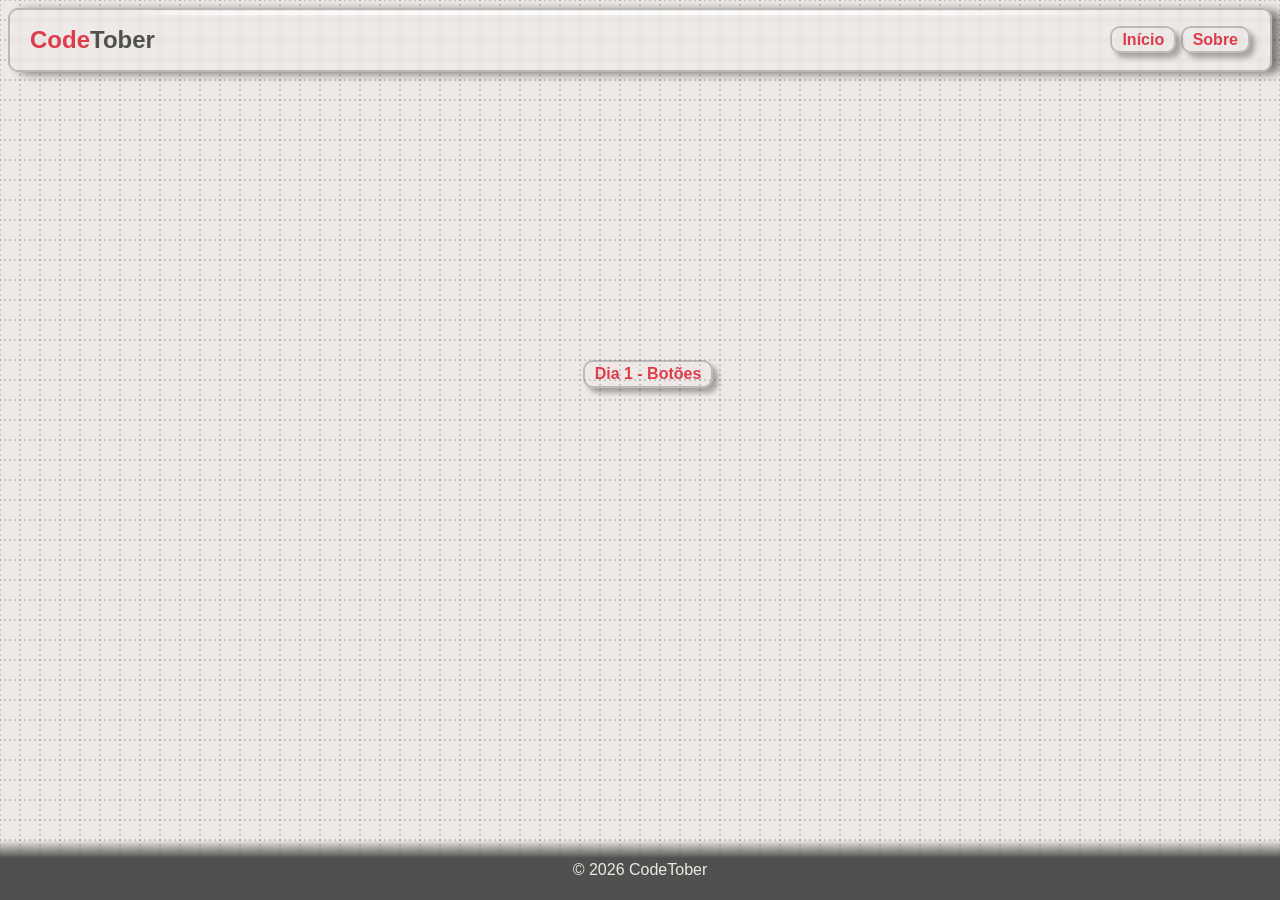
==== index.html @ 933a16e4 "Feito o inicio do projeto" ====
<!DOCTYPE html>
<html lang="pt-BR">

<head>
    <meta charset="UTF-8">
    <meta name="viewport" content="width=device-width, initial-scale=1.0">

    <title>Codetober</title>

    <link rel="stylesheet" href="style.css">
</head>

<body>

    <!-- ================= HEADER ================= -->

    <header class="site-header glass">

        <div class="container header-content">

            <h1 class="logo">
                <span class="logo-code">Code</span><span class="logo-tober">Tober</span>
            </h1>

            <nav class="navigation">
                <a href="#">Início</a>
                <a href="#">Sobre</a>
            </nav>

        </div>

    </header>


    <!-- ================= MAIN ================= -->

    <main>
        <container class="main-content">
            <a href="Dia_1/index.html">Dia 1 - Botões</a>
        </container>
    </main>
    <!-- ================= FOOTER ================= -->

    <footer class="site-footer">

        <div class="container">
            <p>© 2026 CodeTober</p>
        </div>

    </footer>


    <script src="script.js"></script>

</body>

</html>
---- style.css ----
:root {
    --color-white: #EEE9E7;
    --color-primary: #8b9c71;
    --color-secondary: #B4ADEA;
    --color-dark: #50514F;
    --color-red: #DE3C4B;

    --radius: 10px;
    --shadow: 9px 2px 10px rgba(0, 0, 0, 0.473);
    --shadow-hover: 9px 2px 10px rgba(0, 0, 0, 0.6);
    --shadow2: 5px 5px 5px rgba(0, 0, 0, 0.3);
    --blur: 2px;

    --glass-background: rgba(255, 255, 255, 0.082);
    --glass-border: rgba(80, 81, 79, 0.322);
}

.glass {
    border: 2px solid var(--glass-border);
    border-radius: var(--radius);

    background: var(--glass-background);

    box-shadow: var(--shadow);
    backdrop-filter: blur(var(--blur));
    -webkit-backdrop-filter: blur(var(--blur));
}
.glass::before {
    content: "";

    position: absolute;
    top: 2%;
    left: 5%;

    width: 90%;
    height: 4px;

    background: linear-gradient(
        to right,
        transparent 0%,
        transparent 5%,
        rgba(255, 255, 255, 0.6) 10%,
        rgba(255, 255, 255, 0.8) 50%,
        rgba(255, 255, 255, 0.6) 80%,
        transparent 95%,
        transparent 100%
    );
    filter: blur(0.5px);
    pointer-events: none;
}

body {
    font-family: 'DM Sans', sans-serif;
    background-color: var(--color-white);

    background-image:
        radial-gradient(
            circle,
            rgba(80, 81, 79, 0.45) 1px,
            transparent 1px
        ),
        radial-gradient(
            circle,
            rgba(80, 81, 79, 0.45) 1px,
            transparent 1px
        );

    background-size: 5px 20px, 20px 5px;
    background-position: -2.5px -10px, -10px -2.5px;
}

header {
    position: flex;
    top: 0;
}

.header-content {
    display: flex;
    justify-content: space-between;
    align-items: center;

}

.logo{
    font-family: 'Space Grotesk', sans-serif;
    font-size: 1.5rem;
    font-weight: bold;
    color: var(--color-dark);
    text-decoration: none;
    margin-left: 20px;
}

.navigation{
    text-decoration: none;
    margin-right: 20px;
}

a{
    color: var(--color-red);
    border: 2px solid rgba(80, 81, 79, 0.3);
    border-radius: var(--radius);
    box-shadow: var(--shadow2);
    padding: 3px 10px;
    text-decoration: none;
    font-weight: bold;
}

.logo-code {
    color: var(--color-red);
}
.logo-tober {
    color: var(--color-dark);
}

footer {
    position: fixed;
    bottom: 0;
    left: 0%;
    width: 100%;
    text-align: center;
    padding: 5px 0;
    background: linear-gradient(
        to top,
        var(--color-dark) 70%,
        transparent 100%
        );
    color: var(--color-white);
}



button {
    display: flex;
    align-items: center;
    padding: 5px 15px;
    font-size: 20px;
    cursor: pointer;
    transition: background-color 0.3s ease, color 0.3s ease;
}

button.variation-1:hover {
    background-color: var(--color-red);
    color: var(--color-white);
    transform: scale(1.1);
    box-shadow: var(--shadow-hover);
}

button.variation-1:active .button-icon{
    animation: rotate 0.15s ease;
    transition: transform 0.15s ease;
}
button.variation-1:hover .button-icon{
    color: var(--color-red);
}

.button-icon {
    display: flex;
    align-items: center;
    justify-content: center;
    width: 30px;
    height: 30px;
    border-radius: 50%;

    background: rgba(255, 255, 255, 0.7);
    border: 1px solid rgba(255,255,255,0.35);

    font-size: 18px;
    line-height: 1;
    transform: scale(0.8);
}

p.button-icon {
    margin-right: 10px;

}

@keyframes rotate {
    from {
        transform: scale(0.8);
        transform: rotate(0deg);
    }
    to {
        transform: scale(0.8);
        transform: rotate(180deg);
    }
}


.outline {
    position: relative;
    padding: 5px 5px;
    background-color: transparent;
    color: var(--color-dark);
    outline:none;
    border:none;
}

.outline::before, .outline::after {
    content: "";
    position: absolute;

    background: var(--color-red);

    transition: all 0.3s ease;
}

.outline::before{
    top: -2px;
    left:0%;
    width: 98%;
    height: 3px;

    clip-path: inset(0 100% 0 0);

    transform: scaleX(0);
    transform-origin: left;
}

.outline::after{
    bottom: -2px;
    left:0%;
    width: 98%;
    height: 3px;

    clip-path: inset(0 100% 0 0);

    transform: scaleX(0);
    transform-origin: right;
}


.outline:hover::before, .outline:hover::after {
    transform: scaleX(1);
    clip-path: inset(0 0 0 0);
}


.light {
    position:relative;
    background: var(--color-dark);
    color: var(--color-white);
    border-radius: var(--radius);
    width: 11rem;
    box-shadow: var(--shadow);
    overflow: hidden;
}

.second-arrow {
    opacity: 0;
    transition: opacity 0.2s ease;
}

.light:hover .second-arrow {
    opacity: 1;
    transition: opacity 0.2s ease;
}

.light:hover {

    box-shadow: var(--shadow-hover);

}
.light::before{
    content: "";
    position: absolute;
    inset:0;
    border-radius: inherit;

    width: 120%;
    height: 90px;
    top: -30px;
    left:0%;

    background: repeating-linear-gradient(
        140deg,
        transparent 8px,
        rgba(238, 238, 238, 0.1) 20px,
        transparent 32px
    );
    opacity:0;

    transition: all 0.3s ease;
}
.light:hover::before{
    opacity:1;
}


.light:hover .Light-icon {
    transform: translateX(35px);
    transition: transform 0.2s ease;
}

container {
    top: 40%;
    position: absolute;
    display: flex;
    justify-content: center;
    align-items: center;
    gap: 20px;

    width: 100%;
}
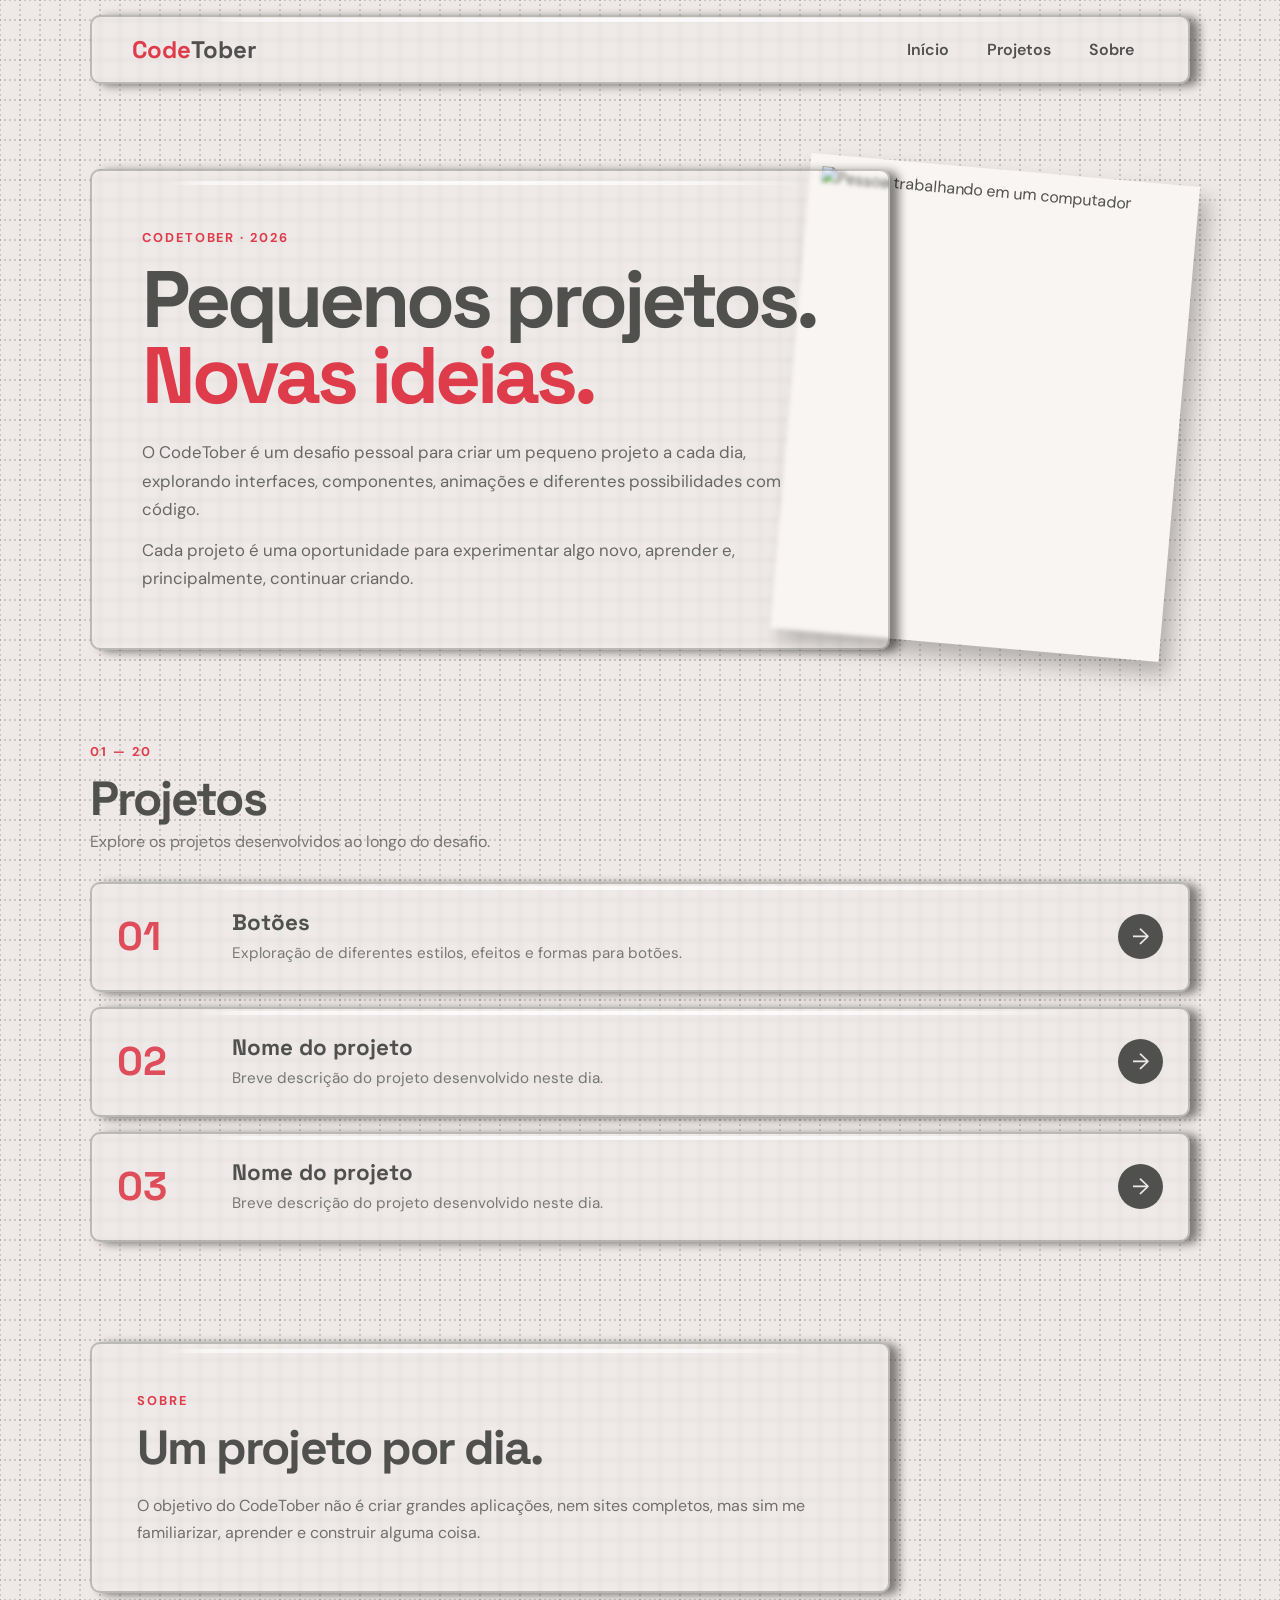
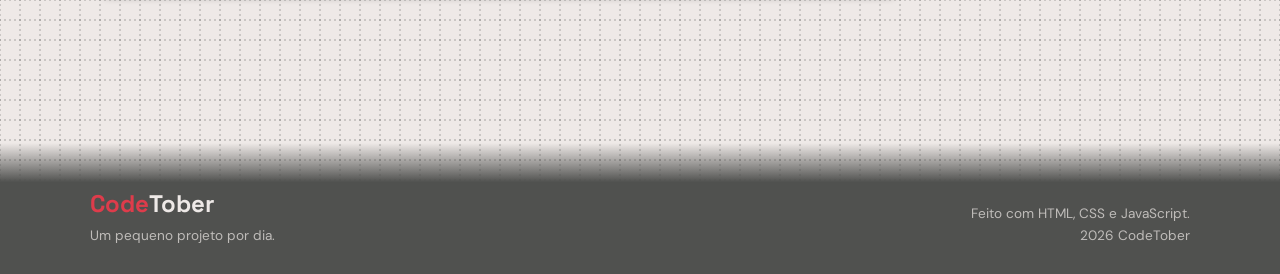
==== commit 47aad5f5: "Adicionado polimento entre as duas paginas" ====
--- a/index.html
+++ b/index.html
@@ -1,3 +1,4 @@
+
 <!DOCTYPE html>
 <html lang="pt-BR">
 
@@ -5,8 +6,14 @@
     <meta charset="UTF-8">
     <meta name="viewport" content="width=device-width, initial-scale=1.0">
 
-    <title>Codetober</title>
-
+    <title>CodeTober</title>
+
+    <!-- Google Fonts -->
+    <link rel="preconnect" href="https://fonts.googleapis.com">
+    <link rel="preconnect" href="https://fonts.gstatic.com" crossorigin>
+    <link href="https://fonts.googleapis.com/css2?family=DM+Sans:wght@400;500;600;700&family=Space+Grotesk:wght@500;600;700&display=swap" rel="stylesheet">
+
+    <!-- CSS -->
     <link rel="stylesheet" href="style.css">
 </head>
 
@@ -18,13 +25,14 @@
 
         <div class="container header-content">
 
-            <h1 class="logo">
+            <a href="index.html" class="logo">
                 <span class="logo-code">Code</span><span class="logo-tober">Tober</span>
-            </h1>
+            </a>
 
             <nav class="navigation">
-                <a href="#">Início</a>
-                <a href="#">Sobre</a>
+                <a href="#inicio">Início</a>
+                <a href="#projetos">Projetos</a>
+                <a href="#sobre">Sobre</a>
             </nav>
 
         </div>
@@ -35,21 +43,239 @@
     <!-- ================= MAIN ================= -->
 
     <main>
-        <container class="main-content">
-            <a href="Dia_1/index.html">Dia 1 - Botões</a>
-        </container>
+
+        <!-- ================= INTRO ================= -->
+
+            <section class="hero container" id="inicio">
+
+                <!-- Foto decorativa -->
+                <div class="hero-photo">
+                    <img
+                        src="https://images.unsplash.com/photo-1512486130939-2c4f79935e4f?q=80&w=580&auto=format&fit=crop&ixlib=rb-4.1.0&ixid=M3wxMjA3fDB8MHxwaG90by1wYWdlfHx8fGVufDB8fHx8fA%3D%3D"
+                        alt="Pessoa trabalhando em um computador"
+                    >
+                </div>
+
+                <div class="hero-content glass">
+
+                    <span class="hero-label">CODETOBER · 2026</span>
+
+                    <h1>
+                        Pequenos projetos.
+                        <span>Novas ideias.</span>
+                    </h1>
+
+                    <p>
+                        O CodeTober é um desafio pessoal para criar um pequeno
+                        projeto a cada dia, explorando interfaces, componentes,
+                        animações e diferentes possibilidades com código.
+                    </p>
+
+                    <p>
+                        Cada projeto é uma oportunidade para experimentar algo
+                        novo, aprender e, principalmente, continuar criando.
+                    </p>
+
+                </div>
+
+            </section>
+
+
+        <!-- ================= PROJETOS ================= -->
+
+        <section class="projects container" id="projetos">
+
+            <div class="section-header">
+
+                <div>
+                    <span class="section-label">01 — 20</span>
+
+                    <h2>Projetos</h2>
+
+                    <p>
+                        Explore os projetos desenvolvidos ao longo do desafio.
+                    </p>
+                </div>
+
+            </div>
+
+
+            <div class="project-list">
+
+                <!-- ================= DIA 01 ================= -->
+
+                <a class="project-card glass" href="Dia_1/index.html">
+
+                    <span class="project-day">
+                        01
+                    </span>
+
+                    <div class="project-info">
+
+                        <h3>Botões</h3>
+
+                        <p>
+                            Exploração de diferentes estilos, efeitos e
+                            formas para botões.
+                        </p>
+
+                    </div>
+
+                    <span class="project-arrow">
+                        →
+                    </span>
+
+                </a>
+
+
+                <!-- ================= DIA 02 ================= -->
+
+                <a class="project-card glass" href="Dia_2/index.html">
+
+                    <span class="project-day">
+                        02
+                    </span>
+
+                    <div class="project-info">
+
+                        <h3>Nome do projeto</h3>
+
+                        <p>
+                            Breve descrição do projeto desenvolvido neste dia.
+                        </p>
+
+                    </div>
+
+                    <span class="project-arrow">
+                        →
+                    </span>
+
+                </a>
+
+
+                <!-- ================= DIA 03 ================= -->
+
+                <a class="project-card glass" href="Dia_3/index.html">
+
+                    <span class="project-day">
+                        03
+                    </span>
+
+                    <div class="project-info">
+
+                        <h3>Nome do projeto</h3>
+
+                        <p>
+                            Breve descrição do projeto desenvolvido neste dia.
+                        </p>
+
+                    </div>
+
+                    <span class="project-arrow">
+                        →
+                    </span>
+
+                </a>
+
+
+                <!--
+                ==================================================
+                PARA ADICIONAR UM NOVO PROJETO:
+
+                1. Copie o bloco abaixo.
+                2. Altere o número do dia.
+                3. Altere o link.
+                4. Altere o título.
+                5. Altere a descrição.
+                ==================================================
+
+                <a class="project-card glass" href="Dia_4/index.html">
+
+                    <span class="project-day">
+                        04
+                    </span>
+
+                    <div class="project-info">
+
+                        <h3>Nome do projeto</h3>
+
+                        <p>
+                            Descrição do projeto.
+                        </p>
+
+                    </div>
+
+                    <span class="project-arrow">
+                        →
+                    </span>
+
+                </a>
+                -->
+
+            </div>
+
+        </section>
+
+
+        <!-- ================= SOBRE ================= -->
+
+        <section class="about container" id="sobre">
+
+            <div class="about-content glass">
+
+                <span class="section-label">SOBRE</span>
+
+                <h2>Um projeto por dia.</h2>
+
+                <p>
+                    O objetivo do CodeTober não é criar grandes aplicações,
+                    nem sites completos, mas sim me familiarizar, aprender e construir alguma coisa.
+                </p>
+
+            </div>
+
+        </section>
+
     </main>
+
+
     <!-- ================= FOOTER ================= -->
 
     <footer class="site-footer">
 
-        <div class="container">
-            <p>© 2026 CodeTober</p>
+        <div class="container footer-content">
+
+            <div class="footer-brand">
+
+                <a href="index.html" class="logo">
+                    <span class="logo-code">Code</span><span class="logo-tober">Tober</span>
+                </a>
+
+                <p>
+                    Um pequeno projeto por dia.
+                </p>
+
+            </div>
+
+            <div class="footer-info">
+
+                <p>
+                    Feito com HTML, CSS e JavaScript.
+                </p>
+
+                <p>
+                    2026 CodeTober
+                </p>
+
+            </div>
+
         </div>
 
     </footer>
 
 
+    <!-- ================= JAVASCRIPT ================= -->
+
     <script src="script.js"></script>
 
 </body>
--- a/style.css
+++ b/style.css
@@ -1,3 +1,8 @@
+
+/* ==================================================
+   VARIABLES
+================================================== */
+
 :root {
     --color-white: #EEE9E7;
     --color-primary: #8b9c71;
@@ -6,51 +11,41 @@
     --color-red: #DE3C4B;
 
     --radius: 10px;
+
     --shadow: 9px 2px 10px rgba(0, 0, 0, 0.473);
     --shadow-hover: 9px 2px 10px rgba(0, 0, 0, 0.6);
     --shadow2: 5px 5px 5px rgba(0, 0, 0, 0.3);
+
     --blur: 2px;
 
     --glass-background: rgba(255, 255, 255, 0.082);
     --glass-border: rgba(80, 81, 79, 0.322);
-}
-
-.glass {
-    border: 2px solid var(--glass-border);
-    border-radius: var(--radius);
-
-    background: var(--glass-background);
-
-    box-shadow: var(--shadow);
-    backdrop-filter: blur(var(--blur));
-    -webkit-backdrop-filter: blur(var(--blur));
-}
-.glass::before {
-    content: "";
-
-    position: absolute;
-    top: 2%;
-    left: 5%;
-
-    width: 90%;
-    height: 4px;
-
-    background: linear-gradient(
-        to right,
-        transparent 0%,
-        transparent 5%,
-        rgba(255, 255, 255, 0.6) 10%,
-        rgba(255, 255, 255, 0.8) 50%,
-        rgba(255, 255, 255, 0.6) 80%,
-        transparent 95%,
-        transparent 100%
-    );
-    filter: blur(0.5px);
-    pointer-events: none;
+
+    --content-width: 1100px;
+}
+
+
+/* ==================================================
+   RESET
+================================================== */
+
+* {
+    margin: 0;
+    padding: 0;
+    box-sizing: border-box;
+}
+
+html {
+    scroll-behavior: smooth;
 }
 
 body {
+    min-height: 100vh;
+
     font-family: 'DM Sans', sans-serif;
+
+    color: var(--color-dark);
+
     background-color: var(--color-white);
 
     background-image:
@@ -69,235 +64,675 @@
     background-position: -2.5px -10px, -10px -2.5px;
 }
 
-header {
-    position: flex;
-    top: 0;
+
+/* ==================================================
+   GLOBAL
+================================================== */
+
+.container {
+    width: min(100% - 40px, var(--content-width));
+    margin-inline: auto;
+}
+
+a {
+    color: inherit;
+    text-decoration: none;
+}
+
+
+/* ==================================================
+   GLASS
+================================================== */
+
+.glass {
+    position: relative;
+
+    border: 2px solid var(--glass-border);
+    border-radius: var(--radius);
+
+    background: var(--glass-background);
+
+    box-shadow: var(--shadow);
+
+    backdrop-filter: blur(var(--blur));
+    -webkit-backdrop-filter: blur(var(--blur));
+
+    overflow: hidden;
+}
+
+.glass::before {
+    content: "";
+
+    position: absolute;
+
+    top: 2%;
+    left: 5%;
+
+    width: 90%;
+    height: 4px;
+
+    background: linear-gradient(
+        to right,
+        transparent 0%,
+        transparent 5%,
+        rgba(255, 255, 255, 0.6) 10%,
+        rgba(255, 255, 255, 0.8) 50%,
+        rgba(255, 255, 255, 0.6) 80%,
+        transparent 95%,
+        transparent 100%
+    );
+
+    filter: blur(0.5px);
+
+    pointer-events: none;
+}
+
+
+/* ==================================================
+   HEADER
+================================================== */
+
+.site-header {
+    position: sticky;
+
+    top: 15px;
+
+    z-index: 100;
+
+    width: min(100% - 40px, var(--content-width));
+
+    margin-inline: auto;
 }
 
 .header-content {
+    min-height: 65px;
+
     display: flex;
+
     justify-content: space-between;
     align-items: center;
 
-}
-
-.logo{
+    padding: 0 20px;
+}
+
+
+/* ==================================================
+   LOGO
+================================================== */
+
+.logo {
     font-family: 'Space Grotesk', sans-serif;
+
     font-size: 1.5rem;
-    font-weight: bold;
-    color: var(--color-dark);
-    text-decoration: none;
-    margin-left: 20px;
-}
-
-.navigation{
-    text-decoration: none;
-    margin-right: 20px;
-}
-
-a{
-    color: var(--color-red);
-    border: 2px solid rgba(80, 81, 79, 0.3);
-    border-radius: var(--radius);
-    box-shadow: var(--shadow2);
-    padding: 3px 10px;
-    text-decoration: none;
-    font-weight: bold;
+
+    font-weight: 700;
+
+    white-space: nowrap;
 }
 
 .logo-code {
     color: var(--color-red);
 }
+
 .logo-tober {
     color: var(--color-dark);
 }
 
-footer {
-    position: fixed;
-    bottom: 0;
-    left: 0%;
+
+/* ==================================================
+   NAVIGATION
+================================================== */
+
+.navigation {
+    display: flex;
+
+    align-items: center;
+
+    gap: 10px;
+}
+
+.navigation a {
+    padding: 5px 12px;
+
+    color: var(--color-dark);
+
+    border: 2px solid transparent;
+
+    border-radius: var(--radius);
+
+    font-weight: 600;
+
+    transition:
+        color 0.2s ease,
+        background-color 0.2s ease,
+        border-color 0.2s ease,
+        transform 0.2s ease;
+}
+
+.navigation a:hover {
+    color: var(--color-red);
+
+    border-color: rgba(80, 81, 79, 0.3);
+
+    background-color: rgba(255, 255, 255, 0.25);
+
+    transform: translateY(-2px);
+}
+
+
+/* ==================================================
+   MAIN
+================================================== */
+
+main {
+    padding-top: 70px;
+    padding-bottom: 100px;
+}
+
+
+/* ==================================================
+   HERO
+================================================== */
+
+.hero {
+    padding-top: 30px;
+    padding-bottom: 90px;
+}
+
+.hero-content {
+    max-width: 800px;
+
+    padding: 55px 50px;
+}
+
+.hero-label,
+.section-label {
+    display: inline-block;
+
+    margin-bottom: 15px;
+
+    color: var(--color-red);
+
+    font-size: 0.8rem;
+
+    font-weight: 700;
+
+    letter-spacing: 0.15em;
+}
+
+.hero h1 {
+    max-width: 700px;
+
+    margin-bottom: 25px;
+
+    font-family: 'Space Grotesk', sans-serif;
+
+    font-size: clamp(2.5rem, 7vw, 5rem);
+
+    line-height: 0.95;
+
+    letter-spacing: -0.05em;
+}
+
+.hero h1 span {
+    display: block;
+
+    color: var(--color-red);
+}
+
+.hero p {
+    max-width: 650px;
+
+    margin-top: 12px;
+
+    color: rgba(80, 81, 79, 0.85);
+
+    font-size: 1.05rem;
+
+    line-height: 1.7;
+}
+
+
+/* ==================================================
+   HERO PHOTO
+================================================== */
+
+.hero {
+    position: relative;
+}
+
+.hero-photo {
+    position: absolute;
+
+    z-index: 0;
+
+    width: 390px;
+
+    right: 10px;
+    top: 30px;
+
+    padding: 12px 12px 55px;
+
+    background: #f8f5f2;
+
+    box-shadow:
+        10px 12px 20px rgba(0, 0, 0, 0.25);
+
+    transform: rotate(5deg);
+
+    transition:
+        transform 0.35s ease,
+        box-shadow 0.35s ease;
+}
+
+.hero-photo img {
+    display: block;
+
     width: 100%;
-    text-align: center;
-    padding: 5px 0;
+    height: 410px;
+
+    object-fit: cover;
+}
+
+.hero-photo:hover {
+    transform: rotate(2deg) translateY(-5px);
+
+    box-shadow:
+        14px 18px 25px rgba(0, 0, 0, 0.3);
+}
+
+
+/* ==================================================
+   HERO CONTENT OVER PHOTO
+================================================== */
+
+.hero-content {
+    position: relative;
+
+    z-index: 2;
+
+    max-width: 800px;
+}
+
+
+/* ==================================================
+   SECTION HEADER
+================================================== */
+
+.section-header {
+    margin-bottom: 30px;
+}
+
+.section-header h2,
+.about h2 {
+    margin-bottom: 8px;
+
+    font-family: 'Space Grotesk', sans-serif;
+
+    font-size: clamp(2rem, 5vw, 3rem);
+
+    line-height: 1;
+
+    letter-spacing: -0.04em;
+}
+
+.section-header p {
+    color: rgba(80, 81, 79, 0.75);
+
+    font-size: 1rem;
+}
+
+
+/* ==================================================
+   PROJECT LIST
+================================================== */
+
+.project-list {
+    display: flex;
+
+    flex-direction: column;
+
+    gap: 15px;
+}
+
+
+/* ==================================================
+   PROJECT CARD
+================================================== */
+
+.project-card {
+    min-height: 110px;
+
+    display: grid;
+
+    grid-template-columns: 90px 1fr auto;
+
+    align-items: center;
+
+    gap: 25px;
+
+    padding: 20px 25px;
+
+    color: var(--color-dark);
+
+    transition:
+        transform 0.25s ease,
+        box-shadow 0.25s ease,
+        background-color 0.25s ease;
+}
+
+.project-card:hover {
+    transform: translateX(8px);
+
+    box-shadow: var(--shadow-hover);
+
+    background-color: rgba(255, 255, 255, 0.16);
+}
+
+
+/* ==================================================
+   PROJECT DAY
+================================================== */
+
+.project-day {
+    font-family: 'Space Grotesk', sans-serif;
+
+    font-size: 2.5rem;
+
+    font-weight: 700;
+
+    line-height: 1;
+
+    color: var(--color-red);
+
+    opacity: 0.9;
+}
+
+
+/* ==================================================
+   PROJECT INFO
+================================================== */
+
+.project-info h3 {
+    margin-bottom: 5px;
+
+    font-family: 'Space Grotesk', sans-serif;
+
+    font-size: 1.4rem;
+
+    font-weight: 700;
+}
+
+.project-info p {
+    color: rgba(80, 81, 79, 0.75);
+
+    font-size: 0.95rem;
+
+    line-height: 1.5;
+}
+
+
+/* ==================================================
+   PROJECT ARROW
+================================================== */
+
+.project-arrow {
+    display: flex;
+
+    align-items: center;
+    justify-content: center;
+
+    width: 45px;
+    height: 45px;
+
+    border-radius: 50%;
+
+    background-color: var(--color-dark);
+
+    color: var(--color-white);
+
+    font-size: 1.4rem;
+
+    transition:
+        transform 0.25s ease,
+        background-color 0.25s ease;
+}
+
+.project-card:hover .project-arrow {
+    transform: translateX(5px);
+
+    background-color: var(--color-red);
+}
+
+
+/* ==================================================
+   ABOUT
+================================================== */
+
+.about {
+    padding-top: 100px;
+}
+
+.about-content {
+    max-width: 800px;
+
+    padding: 45px;
+}
+
+.about h2 {
+    margin-bottom: 20px;
+}
+
+.about p {
+    max-width: 700px;
+
+    margin-top: 12px;
+
+    color: rgba(80, 81, 79, 0.8);
+
+    line-height: 1.7;
+}
+
+
+/* ==================================================
+   FOOTER
+================================================== */
+
+.site-footer {
+    margin-top: 50px;
+
+    padding: 45px 0 30px;
+
     background: linear-gradient(
         to top,
         var(--color-dark) 70%,
         transparent 100%
-        );
+    );
+
     color: var(--color-white);
 }
 
-
-
-button {
+.footer-content {
     display: flex;
-    align-items: center;
-    padding: 5px 15px;
-    font-size: 20px;
-    cursor: pointer;
-    transition: background-color 0.3s ease, color 0.3s ease;
-}
-
-button.variation-1:hover {
-    background-color: var(--color-red);
+
+    justify-content: space-between;
+    align-items: flex-end;
+
+    gap: 30px;
+}
+
+.footer-brand .logo {
+    display: inline-block;
+
+    margin-bottom: 8px;
+}
+
+.footer-brand .logo-tober {
     color: var(--color-white);
-    transform: scale(1.1);
-    box-shadow: var(--shadow-hover);
-}
-
-button.variation-1:active .button-icon{
-    animation: rotate 0.15s ease;
-    transition: transform 0.15s ease;
-}
-button.variation-1:hover .button-icon{
-    color: var(--color-red);
-}
-
-.button-icon {
-    display: flex;
-    align-items: center;
-    justify-content: center;
-    width: 30px;
-    height: 30px;
-    border-radius: 50%;
-
-    background: rgba(255, 255, 255, 0.7);
-    border: 1px solid rgba(255,255,255,0.35);
-
-    font-size: 18px;
-    line-height: 1;
-    transform: scale(0.8);
-}
-
-p.button-icon {
-    margin-right: 10px;
-
-}
-
-@keyframes rotate {
-    from {
-        transform: scale(0.8);
-        transform: rotate(0deg);
-    }
-    to {
-        transform: scale(0.8);
-        transform: rotate(180deg);
-    }
-}
-
-
-.outline {
-    position: relative;
-    padding: 5px 5px;
-    background-color: transparent;
-    color: var(--color-dark);
-    outline:none;
-    border:none;
-}
-
-.outline::before, .outline::after {
-    content: "";
-    position: absolute;
-
-    background: var(--color-red);
-
-    transition: all 0.3s ease;
-}
-
-.outline::before{
-    top: -2px;
-    left:0%;
-    width: 98%;
-    height: 3px;
-
-    clip-path: inset(0 100% 0 0);
-
-    transform: scaleX(0);
-    transform-origin: left;
-}
-
-.outline::after{
-    bottom: -2px;
-    left:0%;
-    width: 98%;
-    height: 3px;
-
-    clip-path: inset(0 100% 0 0);
-
-    transform: scaleX(0);
-    transform-origin: right;
-}
-
-
-.outline:hover::before, .outline:hover::after {
-    transform: scaleX(1);
-    clip-path: inset(0 0 0 0);
-}
-
-
-.light {
-    position:relative;
-    background: var(--color-dark);
-    color: var(--color-white);
-    border-radius: var(--radius);
-    width: 11rem;
-    box-shadow: var(--shadow);
-    overflow: hidden;
-}
-
-.second-arrow {
-    opacity: 0;
-    transition: opacity 0.2s ease;
-}
-
-.light:hover .second-arrow {
-    opacity: 1;
-    transition: opacity 0.2s ease;
-}
-
-.light:hover {
-
-    box-shadow: var(--shadow-hover);
-
-}
-.light::before{
-    content: "";
-    position: absolute;
-    inset:0;
-    border-radius: inherit;
-
-    width: 120%;
-    height: 90px;
-    top: -30px;
-    left:0%;
-
-    background: repeating-linear-gradient(
-        140deg,
-        transparent 8px,
-        rgba(238, 238, 238, 0.1) 20px,
-        transparent 32px
-    );
-    opacity:0;
-
-    transition: all 0.3s ease;
-}
-.light:hover::before{
-    opacity:1;
-}
-
-
-.light:hover .Light-icon {
-    transform: translateX(35px);
-    transition: transform 0.2s ease;
-}
-
-container {
-    top: 40%;
-    position: absolute;
-    display: flex;
-    justify-content: center;
-    align-items: center;
-    gap: 20px;
-
-    width: 100%;
-}
+}
+
+.footer-brand p,
+.footer-info p {
+    color: rgba(238, 233, 231, 0.7);
+
+    font-size: 0.85rem;
+}
+
+.footer-info {
+    text-align: right;
+}
+
+.footer-info p + p {
+    margin-top: 5px;
+}
+
+
+/* ==================================================
+   RESPONSIVE
+================================================== */
+
+@media (max-width: 700px) {
+
+    .container {
+        width: min(100% - 25px, var(--content-width));
+    }
+
+    .site-header {
+        width: calc(100% - 25px);
+    }
+
+    .header-content {
+        min-height: 60px;
+
+        padding: 0 12px;
+    }
+
+    .navigation {
+        gap: 2px;
+    }
+
+    .navigation a {
+        padding: 5px 8px;
+
+        font-size: 0.85rem;
+    }
+
+    main {
+        padding-top: 50px;
+    }
+
+    .hero {
+        padding-top: 20px;
+        padding-bottom: 60px;
+    }
+
+    .hero-content {
+        padding: 35px 25px;
+    }
+
+    .hero h1 {
+        font-size: clamp(2.5rem, 13vw, 4rem);
+    }
+
+    .project-card {
+        grid-template-columns: 55px 1fr auto;
+
+        gap: 15px;
+
+        padding: 18px;
+    }
+
+    .project-day {
+        font-size: 1.8rem;
+    }
+
+    .project-info h3 {
+        font-size: 1.15rem;
+    }
+
+    .project-info p {
+        font-size: 0.85rem;
+    }
+
+    .project-arrow {
+        width: 38px;
+        height: 38px;
+
+        font-size: 1.1rem;
+    }
+
+    .about {
+        padding-top: 70px;
+    }
+
+    .about-content {
+        padding: 30px 25px;
+    }
+
+    .footer-content {
+        flex-direction: column;
+
+        align-items: flex-start;
+    }
+
+    .footer-info {
+        text-align: left;
+    }
+
+    .hero-photo {
+        width: 210px;
+
+        right: 10px;
+        top: 500px;
+
+        padding: 12px 12px 55px;
+
+        transform: rotate(5deg);
+    }
+    .hero-photo img {
+        display: block;
+
+        width: 100%;
+        height: 250px;
+
+        object-fit: cover;
+    }
+}
+
+
+/* ==================================================
+   VERY SMALL SCREENS
+================================================== */
+
+@media (max-width: 450px) {
+
+    .logo {
+        font-size: 1.25rem;
+    }
+
+    .navigation a {
+        font-size: 0.75rem;
+    }
+
+    .project-card {
+        grid-template-columns: 45px 1fr;
+
+        position: relative;
+
+        padding-right: 60px;
+    }
+
+    .project-arrow {
+        position: absolute;
+
+        right: 15px;
+        top: 50%;
+
+        transform: translateY(-50%);
+    }
+
+    .project-card:hover .project-arrow {
+        transform: translate(5px, -50%);
+    }
+
+}
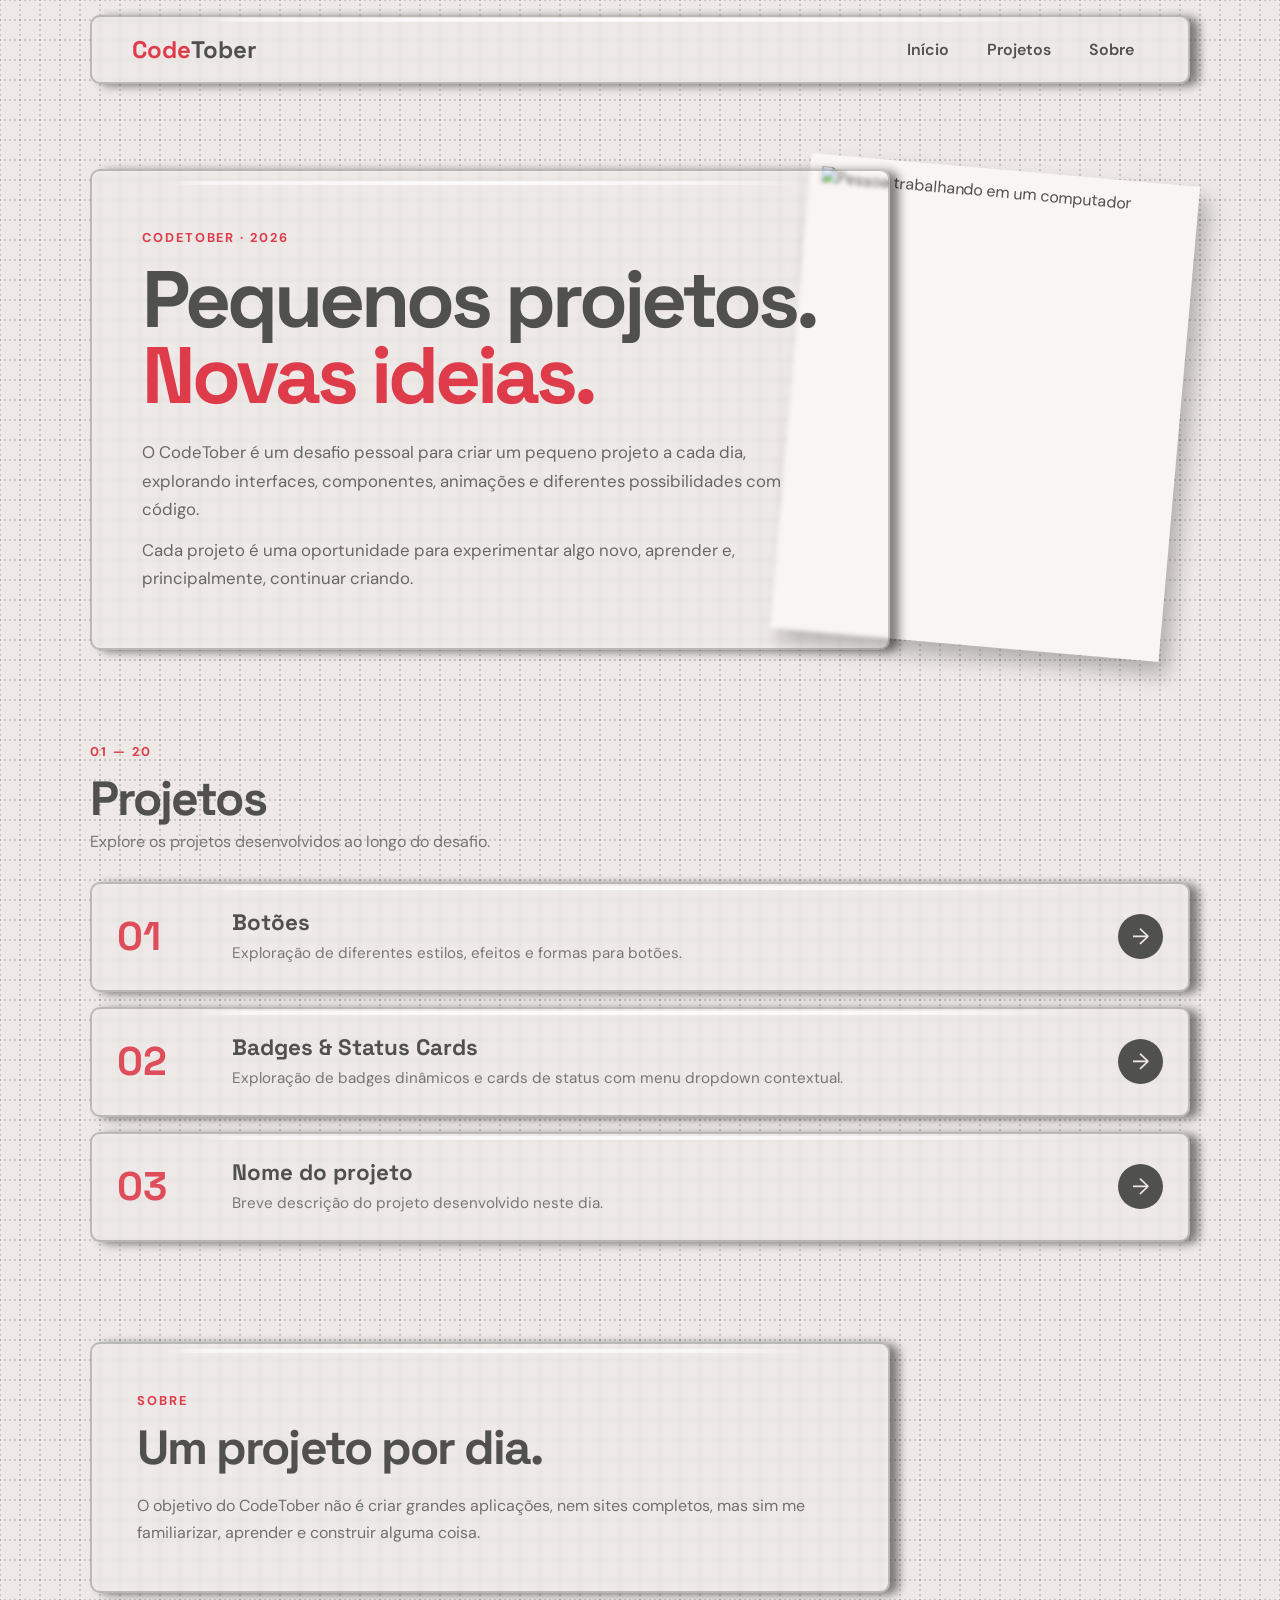
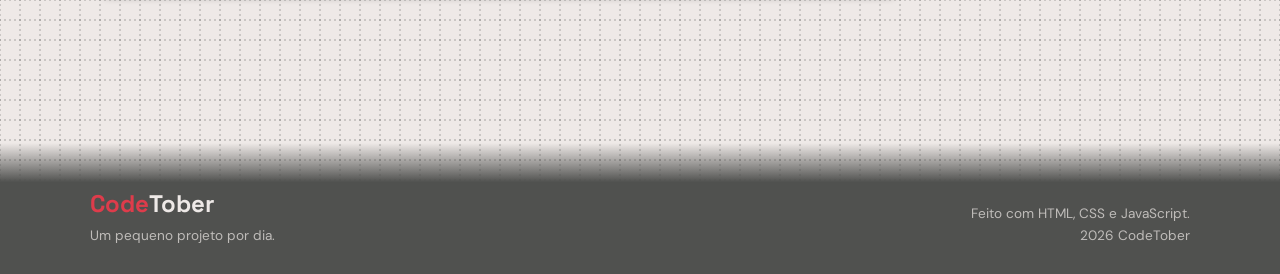
==== commit 163be590: "Dia 2 feito" ====
--- a/index.html
+++ b/index.html
@@ -138,10 +138,10 @@
 
                     <div class="project-info">
 
-                        <h3>Nome do projeto</h3>
-
-                        <p>
-                            Breve descrição do projeto desenvolvido neste dia.
+                        <h3>Badges & Status Cards</h3>
+
+                        <p>
+                            Exploração de badges dinâmicos e cards de status com menu dropdown contextual.
                         </p>
 
                     </div>
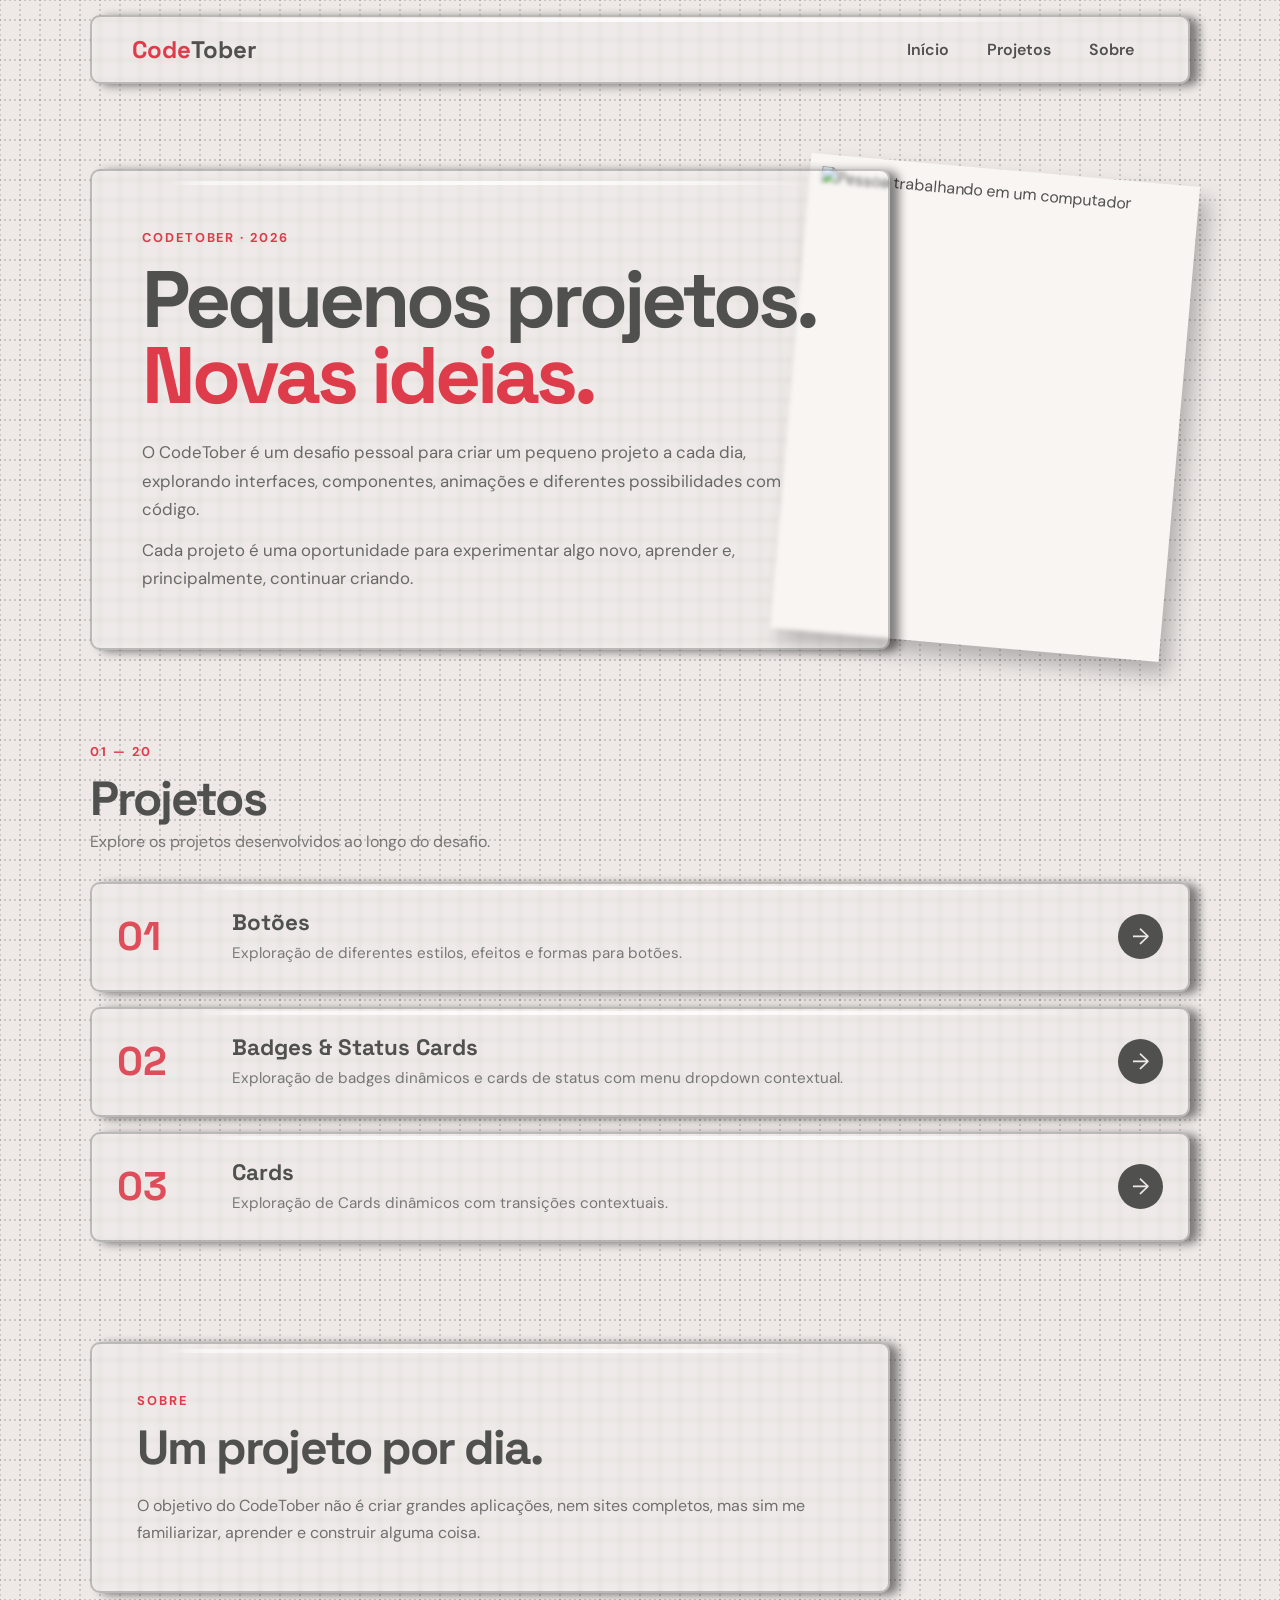
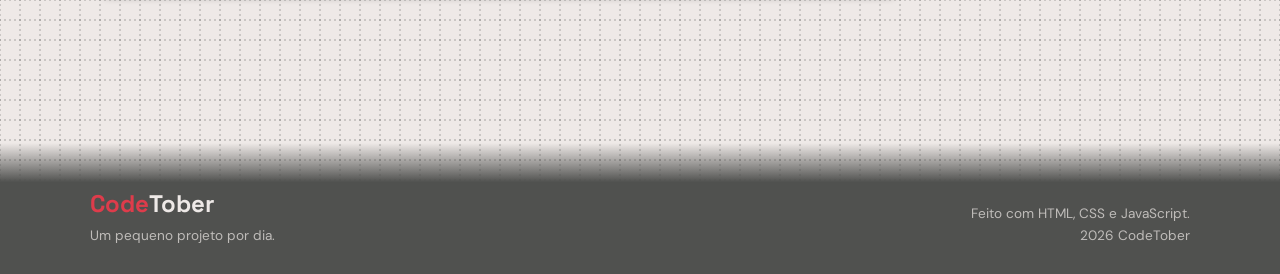
==== commit 084598b9: "Adicionado o dia 3" ====
--- a/index.html
+++ b/index.html
@@ -163,10 +163,10 @@
 
                     <div class="project-info">
 
-                        <h3>Nome do projeto</h3>
-
-                        <p>
-                            Breve descrição do projeto desenvolvido neste dia.
+                        <h3>Cards</h3>
+
+                        <p>
+                            Exploração de Cards dinâmicos com transições contextuais.
                         </p>
 
                     </div>
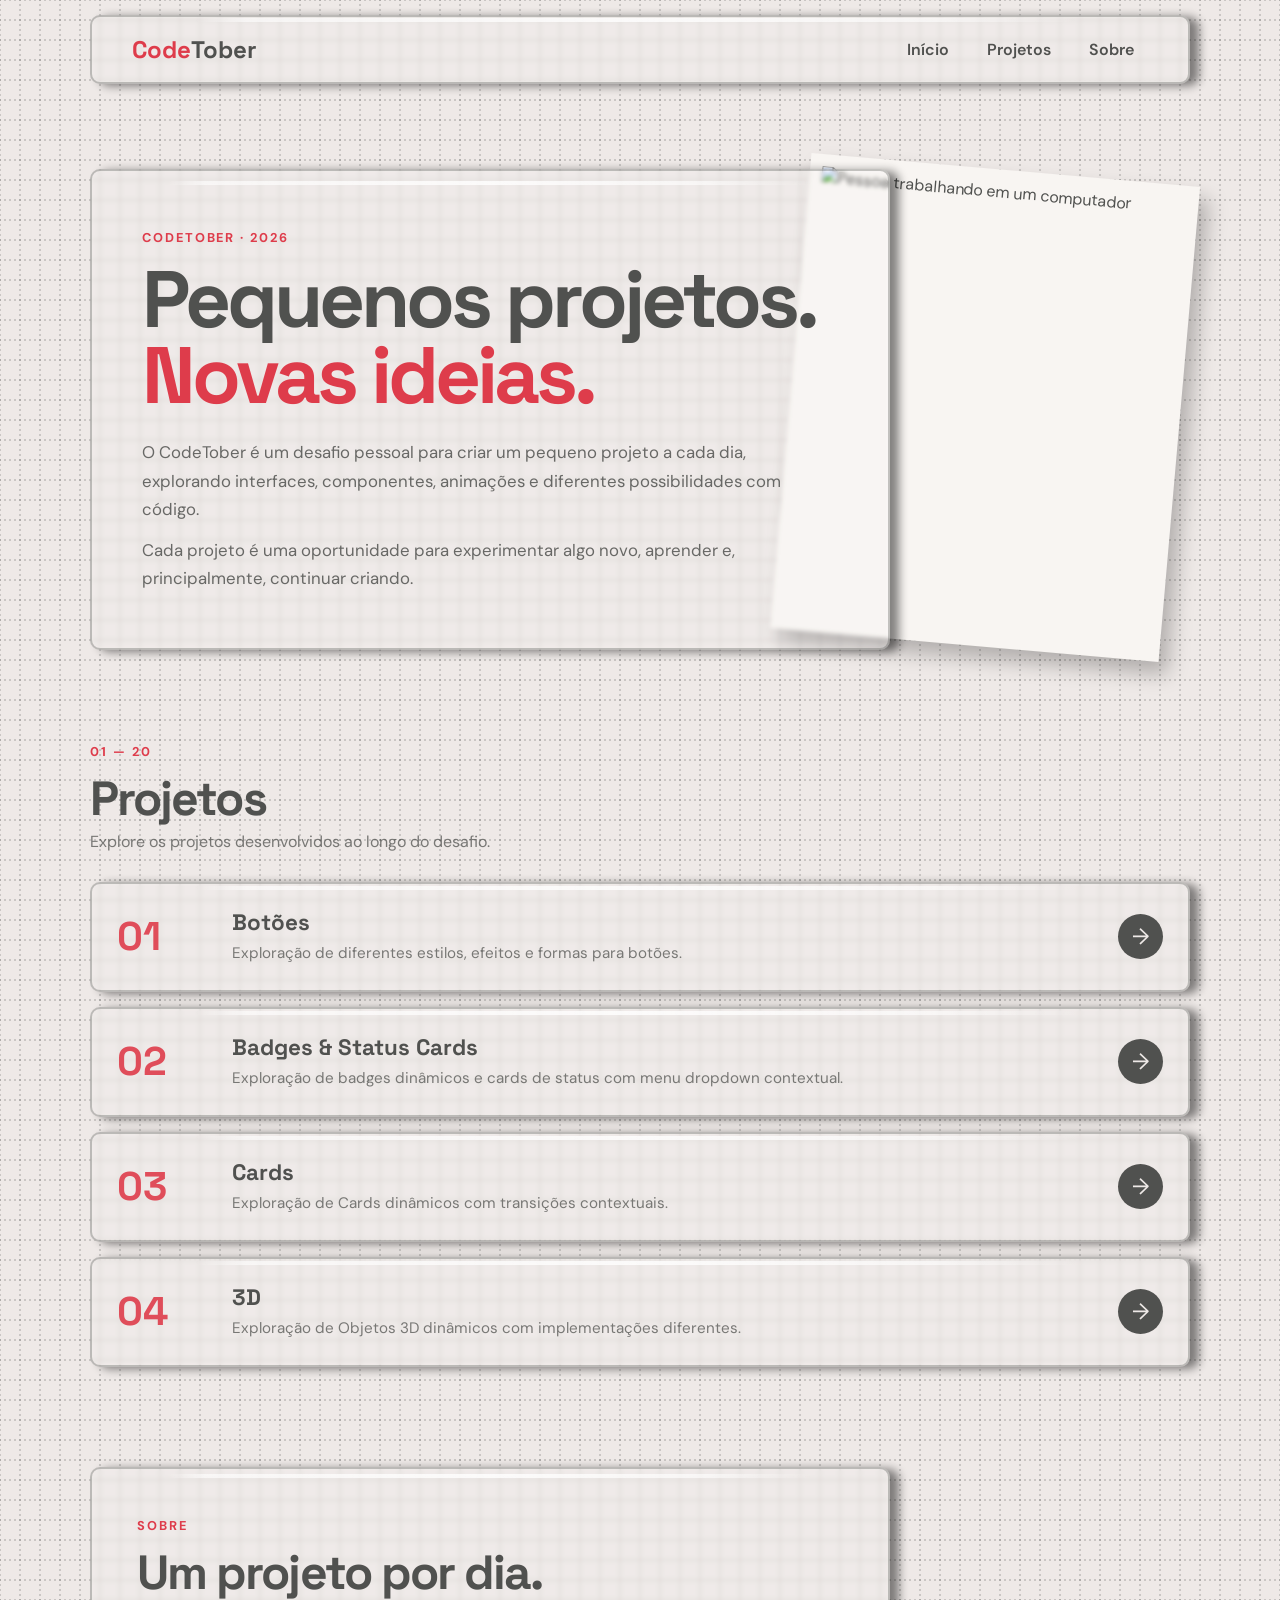
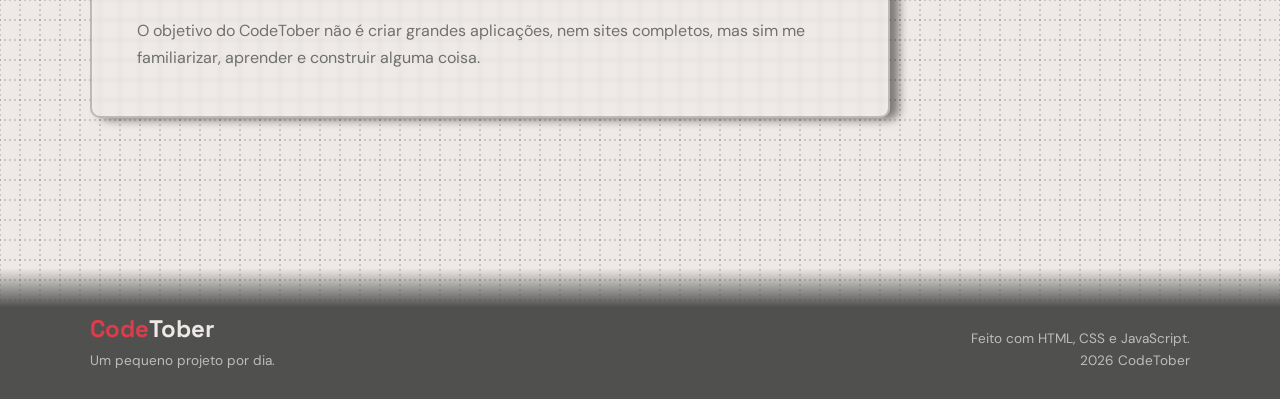
==== commit e8761fa9: "Dia 4" ====
--- a/index.html
+++ b/index.html
@@ -177,6 +177,27 @@
 
                 </a>
 
+                <a class="project-card glass" href="Dia_4/index.html">
+
+                    <span class="project-day">
+                        04
+                    </span>
+
+                    <div class="project-info">
+
+                        <h3>3D</h3>
+
+                        <p>
+                            Exploração de Objetos 3D dinâmicos com implementações diferentes.
+                        </p>
+
+                    </div>
+
+                    <span class="project-arrow">
+                        →
+                    </span>
+
+                </a>
 
                 <!--
                 ==================================================
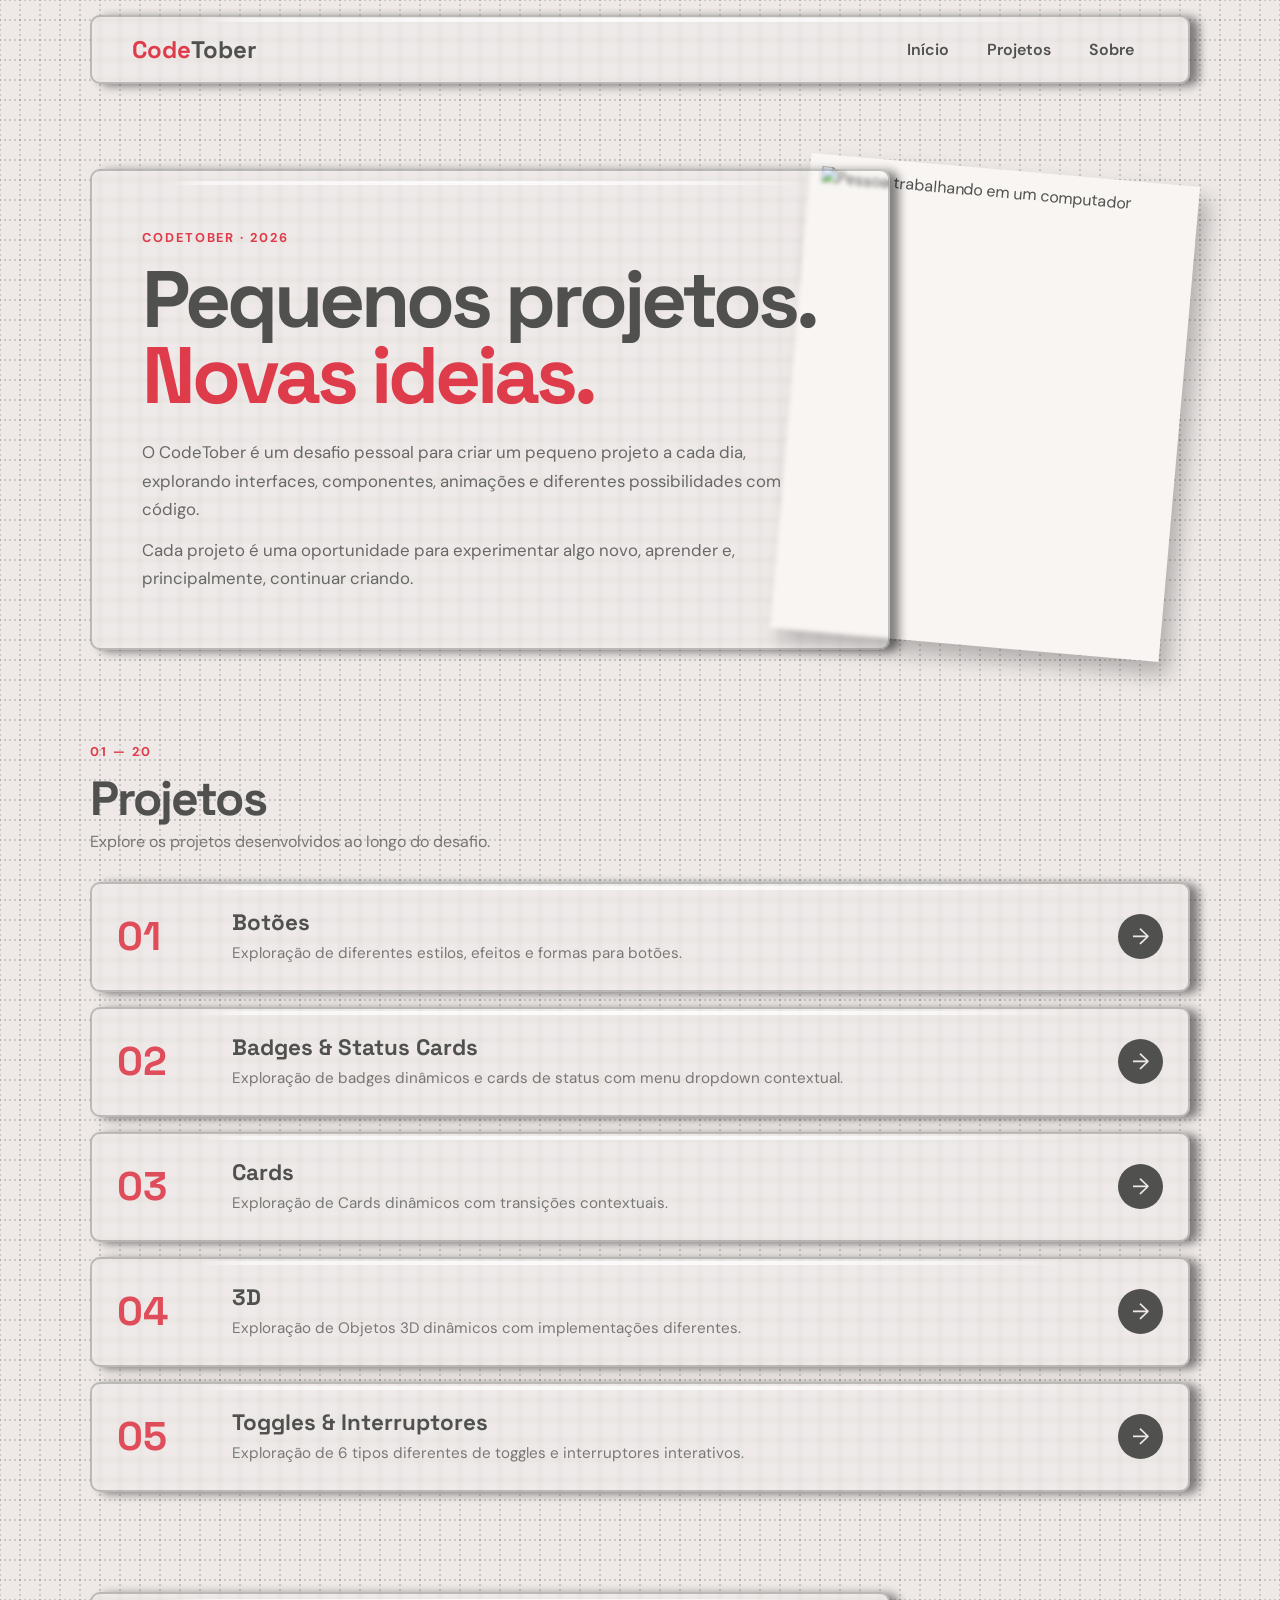
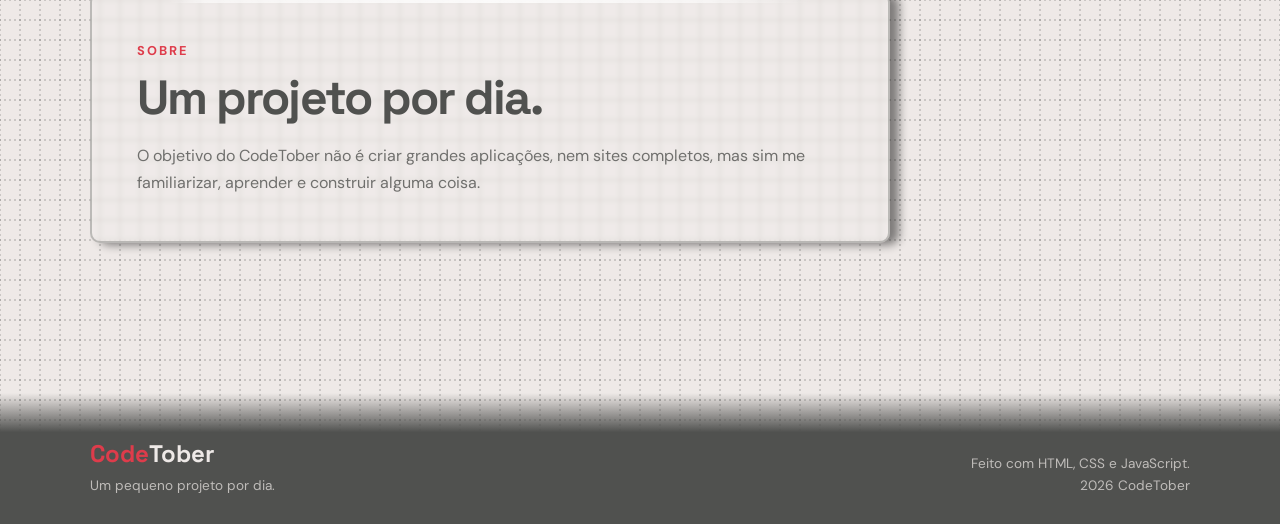
==== commit d06ef6bc: "Add files via upload" ====
--- a/index.html
+++ b/index.html
@@ -199,6 +199,28 @@
 
                 </a>
 
+                <a class="project-card glass" href="Dia_5/index.html">
+
+                    <span class="project-day">
+                        05
+                    </span>
+
+                    <div class="project-info">
+
+                        <h3>Toggles & Interruptores</h3>
+
+                        <p>
+                            Exploração de 6 tipos diferentes de toggles e interruptores interativos.
+                        </p>
+
+                    </div>
+
+                    <span class="project-arrow">
+                        →
+                    </span>
+
+                </a>
+
                 <!--
                 ==================================================
                 PARA ADICIONAR UM NOVO PROJETO:
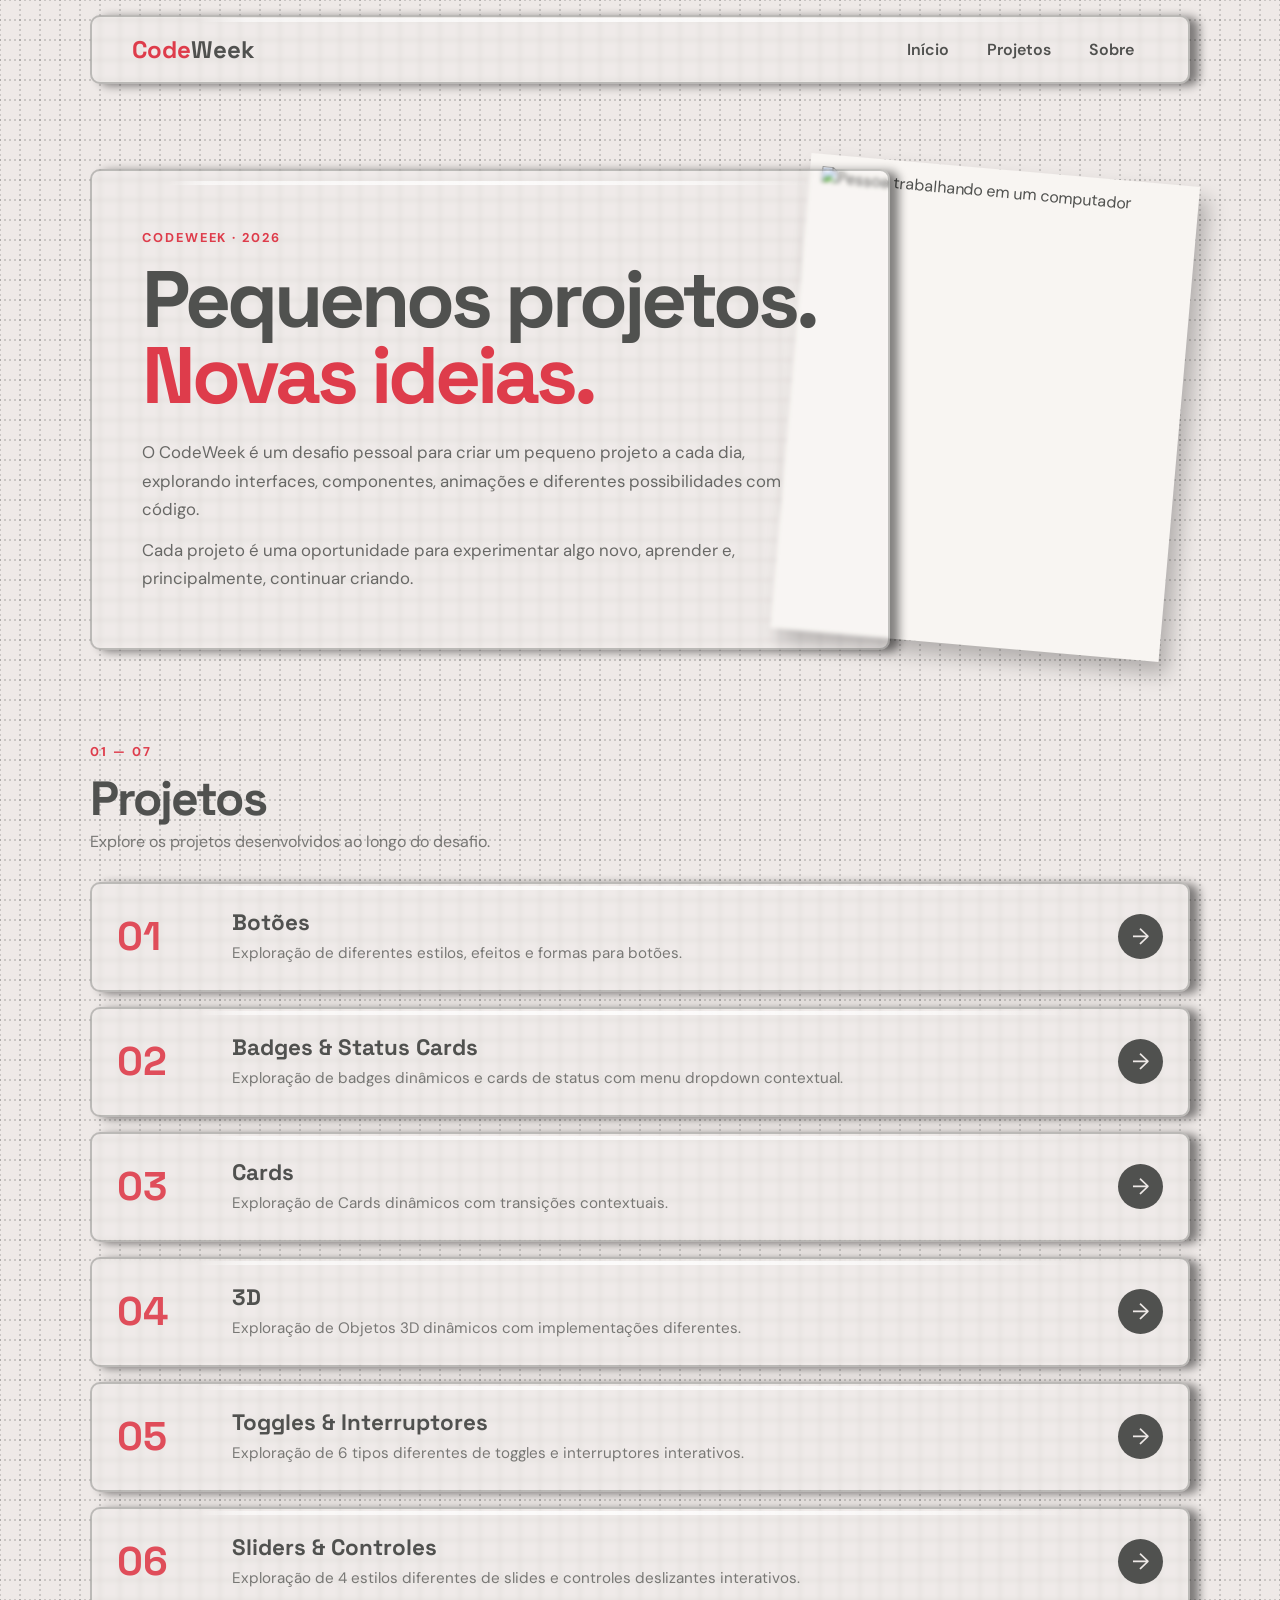
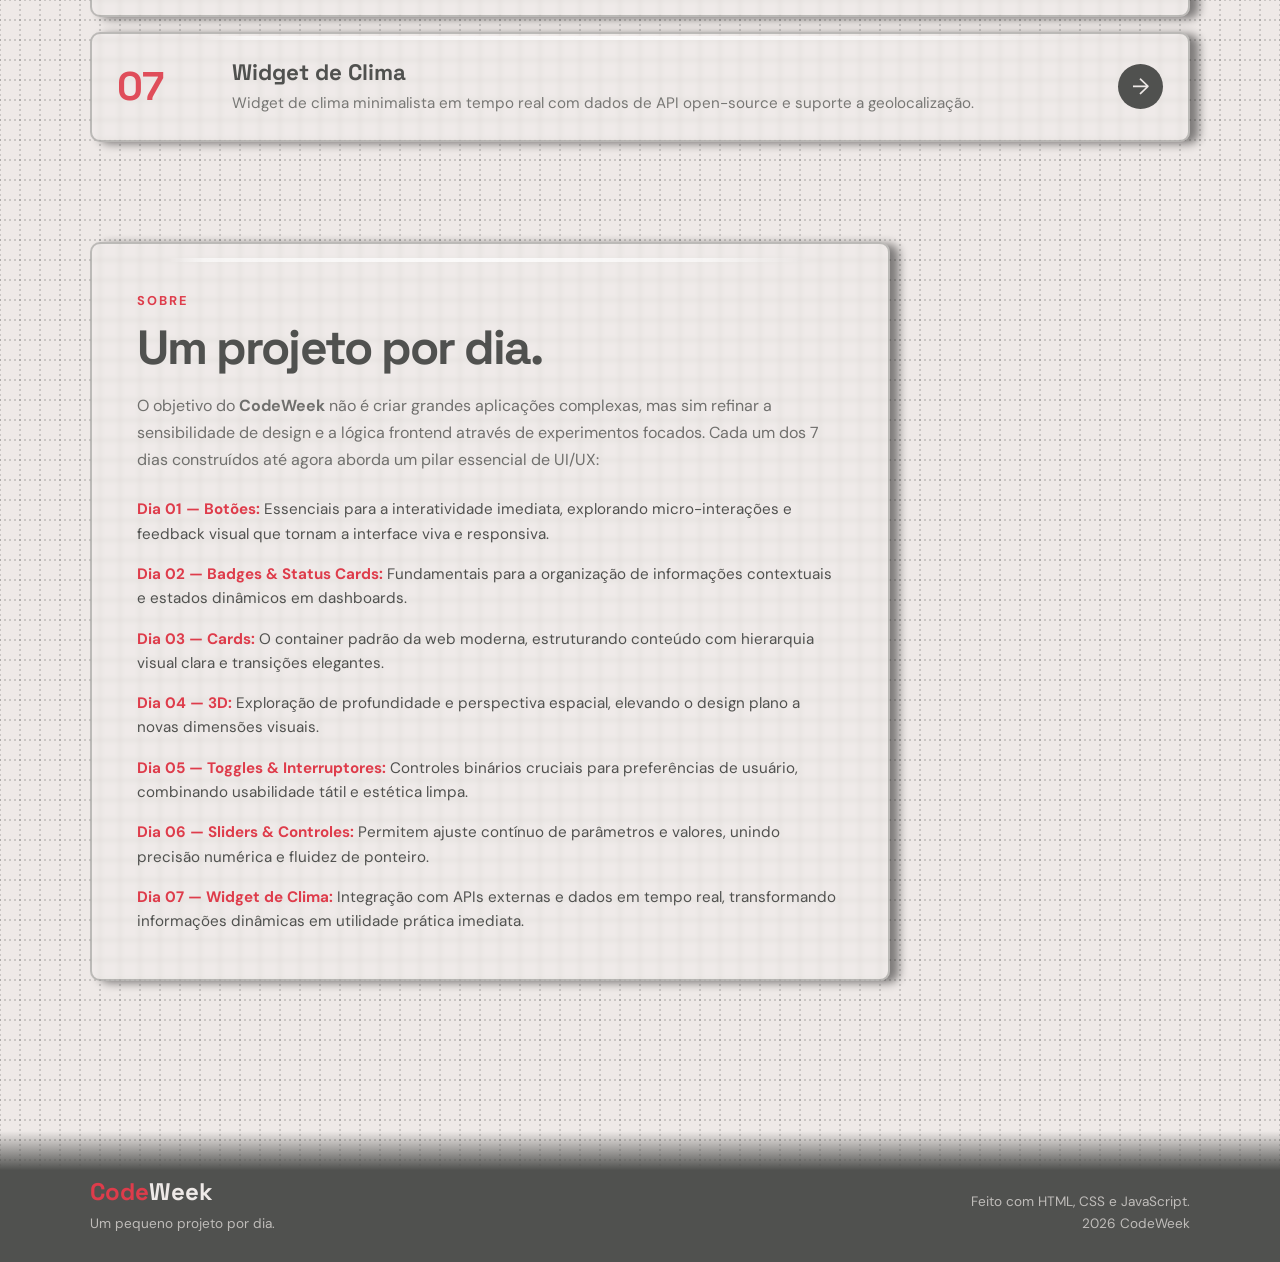
==== commit 8b293d81: "Terminado o projeto, adicionando os dias 6 e 7" ====
--- a/index.html
+++ b/index.html
@@ -6,7 +6,7 @@
     <meta charset="UTF-8">
     <meta name="viewport" content="width=device-width, initial-scale=1.0">
 
-    <title>CodeTober</title>
+    <title>CodeWeek</title>
 
     <!-- Google Fonts -->
     <link rel="preconnect" href="https://fonts.googleapis.com">
@@ -26,7 +26,7 @@
         <div class="container header-content">
 
             <a href="index.html" class="logo">
-                <span class="logo-code">Code</span><span class="logo-tober">Tober</span>
+                <span class="logo-code">Code</span><span class="logo-tober">Week</span>
             </a>
 
             <nav class="navigation">
@@ -58,7 +58,7 @@
 
                 <div class="hero-content glass">
 
-                    <span class="hero-label">CODETOBER · 2026</span>
+                    <span class="hero-label">CODEWEEK · 2026</span>
 
                     <h1>
                         Pequenos projetos.
@@ -66,7 +66,7 @@
                     </h1>
 
                     <p>
-                        O CodeTober é um desafio pessoal para criar um pequeno
+                        O CodeWeek é um desafio pessoal para criar um pequeno
                         projeto a cada dia, explorando interfaces, componentes,
                         animações e diferentes possibilidades com código.
                     </p>
@@ -88,7 +88,7 @@
             <div class="section-header">
 
                 <div>
-                    <span class="section-label">01 — 20</span>
+                    <span class="section-label">01 — 07</span>
 
                     <h2>Projetos</h2>
 
@@ -211,6 +211,55 @@
 
                         <p>
                             Exploração de 6 tipos diferentes de toggles e interruptores interativos.
+                        </p>
+
+                    </div>
+
+                    <span class="project-arrow">
+                        →
+                    </span>
+
+                </a>
+
+                <!-- ================= DIA 06 ================= -->
+
+                <a class="project-card glass" href="Dia_6/index.html">
+
+                    <span class="project-day">
+                        06
+                    </span>
+
+                    <div class="project-info">
+
+                        <h3>Sliders & Controles</h3>
+
+                        <p>
+                            Exploração de 4 estilos diferentes de slides e controles deslizantes interativos.
+                        </p>
+
+                    </div>
+
+                    <span class="project-arrow">
+                        →
+                    </span>
+
+                </a>
+
+
+                <!-- ================= DIA 07 ================= -->
+
+                <a class="project-card glass" href="Dia_7/index.html">
+
+                    <span class="project-day">
+                        07
+                    </span>
+
+                    <div class="project-info">
+
+                        <h3>Widget de Clima</h3>
+
+                        <p>
+                            Widget de clima minimalista em tempo real com dados de API open-source e suporte a geolocalização.
                         </p>
 
                     </div>
@@ -271,10 +320,33 @@
                 <h2>Um projeto por dia.</h2>
 
                 <p>
-                    O objetivo do CodeTober não é criar grandes aplicações,
-                    nem sites completos, mas sim me familiarizar, aprender e construir alguma coisa.
+                    O objetivo do <strong>CodeWeek</strong> não é criar grandes aplicações complexas, mas sim refinar a sensibilidade de design e a lógica frontend através de experimentos focados. Cada um dos 7 dias construídos até agora aborda um pilar essencial de UI/UX:
                 </p>
 
+                <div class="about-projects-list" style="margin-top: 1.5rem; display: flex; flex-direction: column; gap: 1rem; font-size: 0.95rem; line-height: 1.6; color: var(--color-dark);">
+                    <div>
+                        <strong style="color: var(--color-red);">Dia 01 — Botões:</strong> Essenciais para a interatividade imediata, explorando micro-interações e feedback visual que tornam a interface viva e responsiva.
+                    </div>
+                    <div>
+                        <strong style="color: var(--color-red);">Dia 02 — Badges & Status Cards:</strong> Fundamentais para a organização de informações contextuais e estados dinâmicos em dashboards.
+                    </div>
+                    <div>
+                        <strong style="color: var(--color-red);">Dia 03 — Cards:</strong> O container padrão da web moderna, estruturando conteúdo com hierarquia visual clara e transições elegantes.
+                    </div>
+                    <div>
+                        <strong style="color: var(--color-red);">Dia 04 — 3D:</strong> Exploração de profundidade e perspectiva espacial, elevando o design plano a novas dimensões visuais.
+                    </div>
+                    <div>
+                        <strong style="color: var(--color-red);">Dia 05 — Toggles & Interruptores:</strong> Controles binários cruciais para preferências de usuário, combinando usabilidade tátil e estética limpa.
+                    </div>
+                    <div>
+                        <strong style="color: var(--color-red);">Dia 06 — Sliders & Controles:</strong> Permitem ajuste contínuo de parâmetros e valores, unindo precisão numérica e fluidez de ponteiro.
+                    </div>
+                    <div>
+                        <strong style="color: var(--color-red);">Dia 07 — Widget de Clima:</strong> Integração com APIs externas e dados em tempo real, transformando informações dinâmicas em utilidade prática imediata.
+                    </div>
+                </div>
+
             </div>
 
         </section>
@@ -291,7 +363,7 @@
             <div class="footer-brand">
 
                 <a href="index.html" class="logo">
-                    <span class="logo-code">Code</span><span class="logo-tober">Tober</span>
+                    <span class="logo-code">Code</span><span class="logo-tober">Week</span>
                 </a>
 
                 <p>
@@ -307,7 +379,7 @@
                 </p>
 
                 <p>
-                    2026 CodeTober
+                    2026 CodeWeek
                 </p>
 
             </div>
